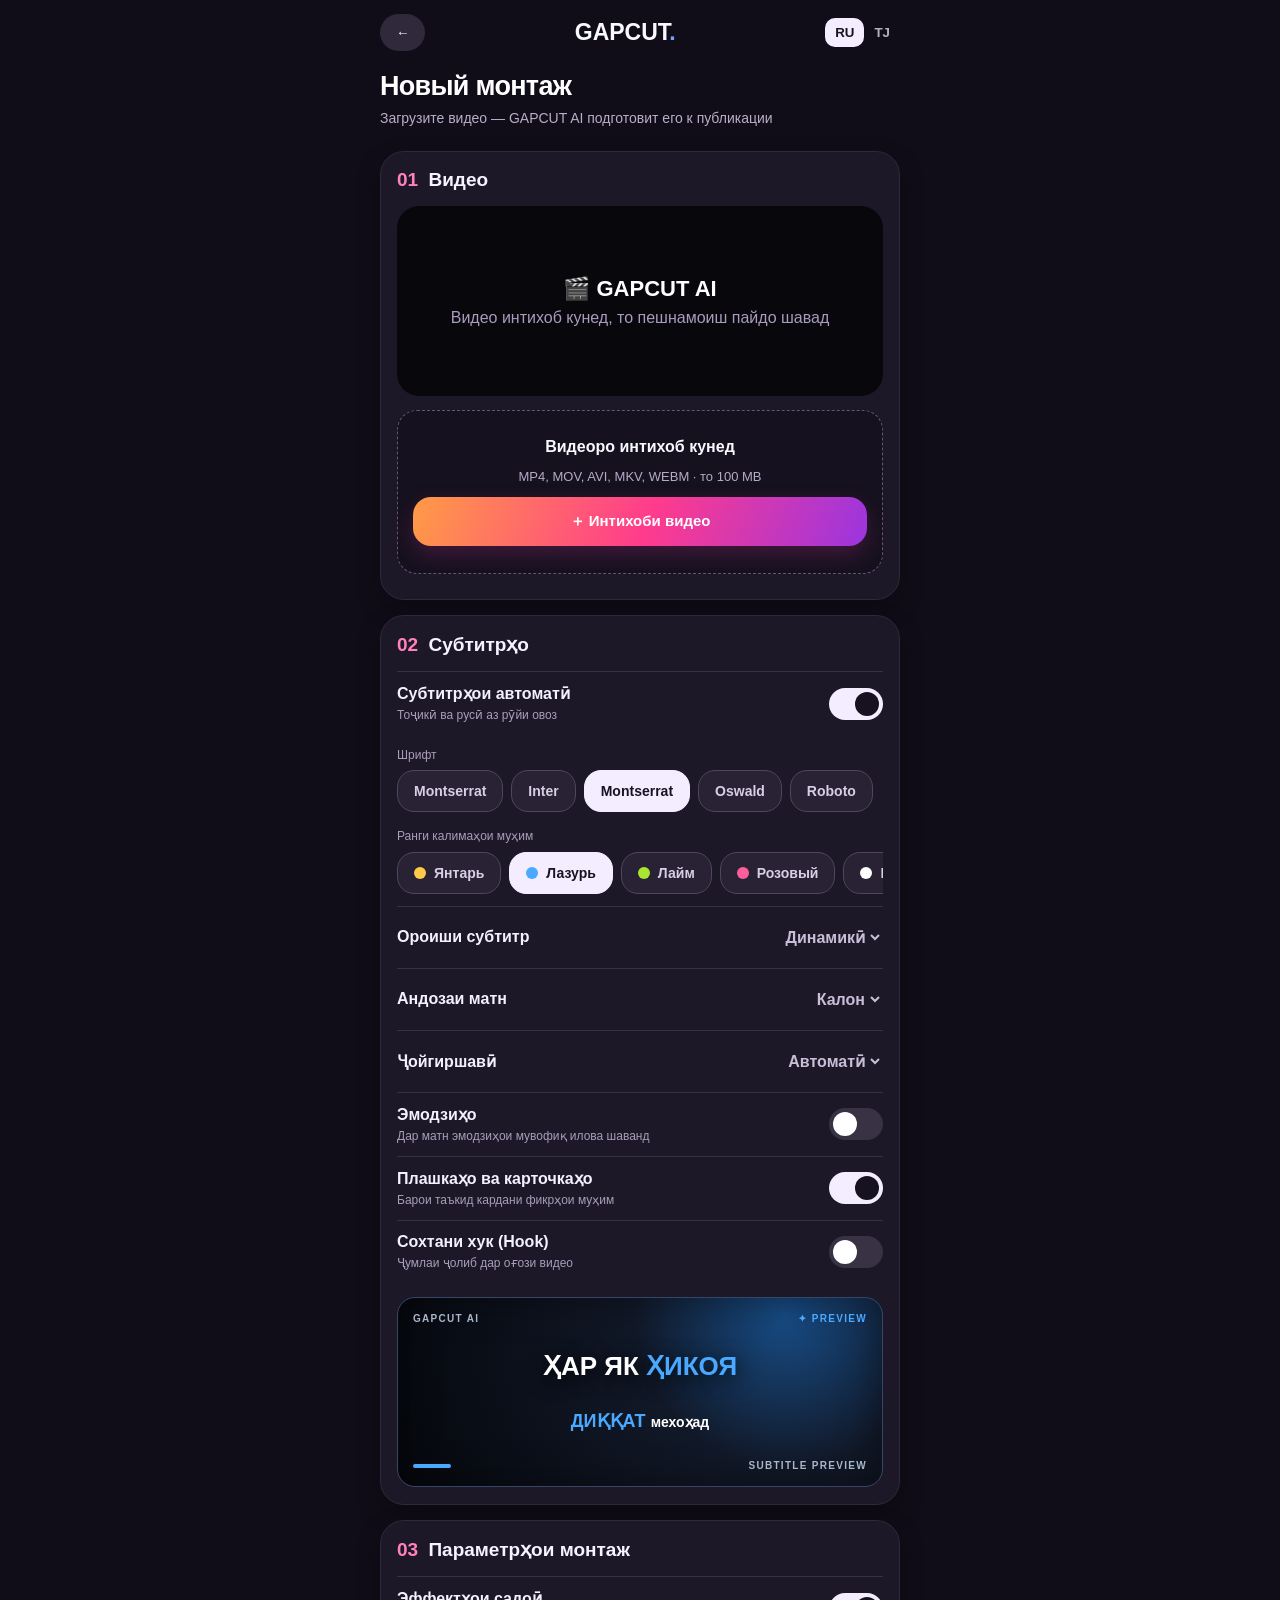
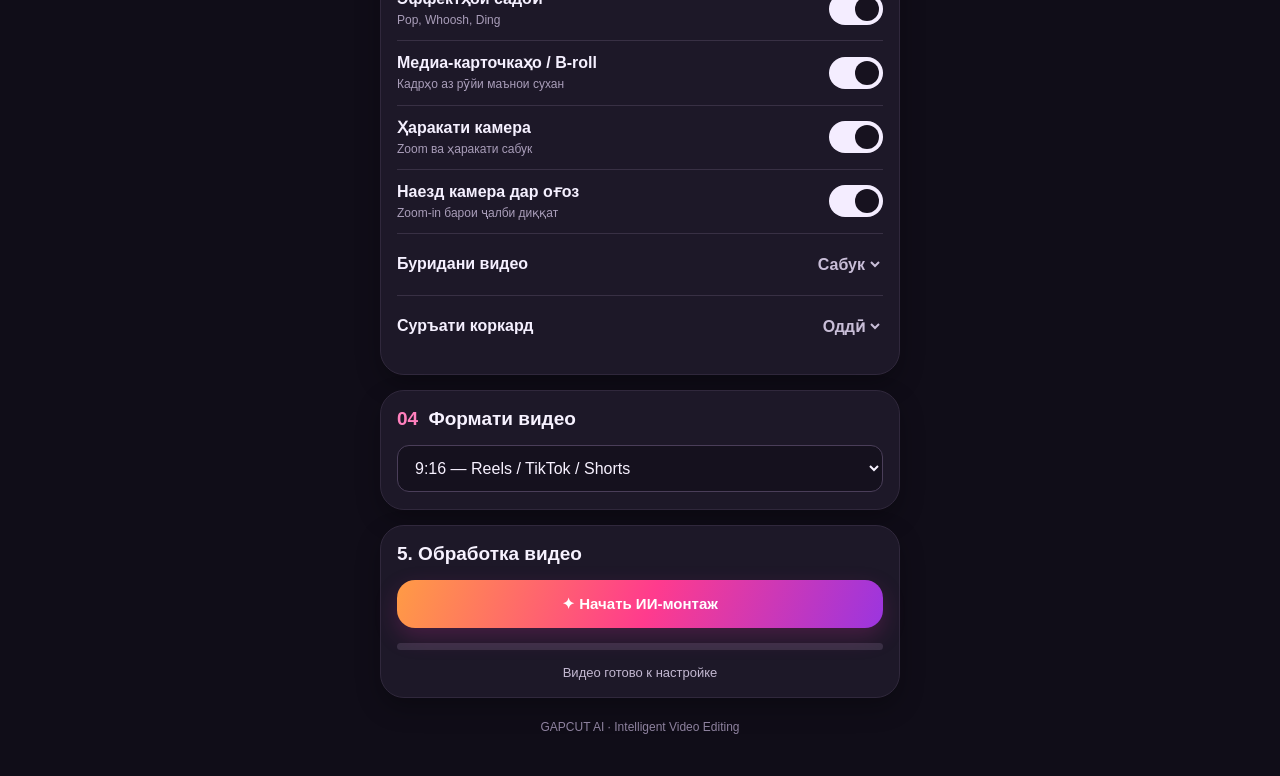
==== web/editor.html @ 5c6db3c1 "Enable mixed subtitle animations and Tajik-capable Montserrat font" ====
<!DOCTYPE html>
<html lang="ru">
<head>
<meta charset="UTF-8">
<meta name="viewport" content="width=device-width, initial-scale=1, viewport-fit=cover">
<meta name="theme-color" content="#080b14">
<title>GAPCUT AI — Editor</title>
<script src="https://telegram.org/js/telegram-web-app.js"></script>

<style>
:root {
  --bg:#fff;
  --card:#f3f3f6;
  --line:#e7e7ee;
  --tx:#14131a;
  --mu:#85829a;
  --gradient:linear-gradient(135deg,#ffa31a,#ff3d7f 50%,#8b3dff);
}
* {box-sizing:border-box}
body {
  margin:0;
  padding:calc(env(safe-area-inset-top) + 16px) 16px 40px;
  background:var(--bg);
  color:var(--tx);
  font-family:-apple-system,BlinkMacSystemFont,"Segoe UI",sans-serif;
}
main {max-width:520px;margin:auto}
header {
  display:flex;align-items:center;justify-content:space-between;
  margin-bottom:25px;
}
.logo {font-size:23px;font-weight:900}\n.lang-switch{display:flex;gap:4px;padding:4px;border-radius:14px;background:#30283b}.lang-btn{border:0;border-radius:10px;padding:7px 10px;background:transparent;color:#b9aec9;font-weight:800}.lang-btn.active{background:#f4edff;color:#191321}
.logo span {
  background:var(--gradient);
  -webkit-background-clip:text;
  color:transparent;
}
.back {
  border:0;background:var(--card);border-radius:12px;
  padding:11px 16px;color:var(--tx);font-weight:700;
}
h1 {font-size:27px;margin:10px 0 5px}
.sub {color:var(--mu);font-size:14px;margin-bottom:22px}
.card {
  background:var(--card);border-radius:20px;
  padding:17px;margin-bottom:16px;
}
.heading {font-size:16px;font-weight:800;margin-bottom:13px}
.drop {
  background:#fafafc;border:1.5px dashed #d4d1e6;
  border-radius:17px;padding:27px 15px;text-align:center;
}
.upload-icon {font-size:36px;margin-bottom:10px}
.drop p {color:var(--mu);font-size:13px}
.btn {
  border:0;border-radius:15px;padding:15px;
  background:var(--gradient);color:white;
  font-weight:800;font-size:15px;width:100%;
}
.btn:disabled {opacity:.45}
.hidden {display:none}
#videoPreview {
  width:100%;max-height:300px;
  border-radius:14px;margin-top:14px;background:#111;
}
.file-name {font-size:13px;color:var(--mu);margin-top:8px;word-break:break-all}
.chips,.styles {
  display:flex;flex-wrap:wrap;gap:9px;
}
.chip,.sty {
  border:1px solid var(--line);border-radius:12px;
  background:white;padding:11px 14px;
  font-weight:700;color:var(--tx);
}
.chip.on,.sty.on {
  background:#14131a;color:white;border-color:#14131a;
}
.sty {flex:1;min-width:105px;text-align:center}
.sty span {display:block;font-size:12px;margin-top:5px}
textarea,select {
  width:100%;padding:13px;border:1px solid var(--line);
  border-radius:12px;background:white;color:var(--tx);
  font:inherit;outline:none;
}
textarea {min-height:75px;resize:vertical}
.setting {
  display:flex;align-items:center;justify-content:space-between;
  padding:13px 0;border-bottom:1px solid var(--line);
}
.setting:last-child {border:0}
.setting small {display:block;color:var(--mu);margin-top:4px}
.sw {
  width:46px;height:26px;border-radius:30px;
  background:#d9d9e3;position:relative;border:0;
}
.sw:after {
  content:"";position:absolute;width:20px;height:20px;
  border-radius:50%;background:white;left:3px;top:3px;
  transition:.2s;
}
.sw.on {background:#14131a}
.sw.on:after {left:23px}
.progress {
  height:7px;border-radius:10px;background:#e7e7ee;
  overflow:hidden;margin:15px 0;
}
.progress i {
  display:block;width:0;height:100%;
  background:var(--gradient);transition:.3s;
}
.status {font-size:13px;color:var(--mu);text-align:center}
footer {font-size:12px;color:var(--mu);text-align:center;margin-top:22px}
.brandly-preview{min-height:235px;border-radius:17px;padding:15px;background:radial-gradient(circle at 80% 10%,#174c85 0,#111827 36%,#05070c 100%);color:#fff;display:flex;flex-direction:column;justify-content:space-between;overflow:hidden}
.brandly-top,.brandly-bottom{display:flex;justify-content:space-between;align-items:center;font-size:10px;font-weight:900;letter-spacing:1.3px;color:#aab7ca}
.brandly-top span:last-child{color:#4AA8FF}
.brandly-hook{font-size:25px;line-height:1.15;font-weight:900;max-width:290px;text-align:center;align-self:center;text-shadow:0 4px 20px #000}
.brandly-hook strong,.brandly-caption b{color:#4AA8FF}
.brandly-caption{text-align:center;font-size:18px;font-weight:800}
.brandly-caption span{font-size:14px;color:white;font-weight:600}
.brandly-bottom i{display:block;width:38px;height:4px;border-radius:8px;background:#4AA8FF}
.auto-note{font-size:13px;color:var(--mu);line-height:1.5;margin:12px 0 0}
.auto-row{display:flex;gap:11px;align-items:center;padding:11px 0}
.auto-row small{display:block;color:var(--mu);font-size:12px;margin-top:4px}
.auto-check{width:25px;height:25px;flex:none;border-radius:50%;background:#e4f2ff;color:#1676ca;display:grid;place-items:center;font-weight:900}

/* GAPCUT premium editor refresh — no processing/API logic changed */
:root{--bg:#080b14;--card:#111a2a;--line:rgba(148,163,184,.18);--tx:#f7f9ff;--mu:#9baac1;--gradient:linear-gradient(110deg,#39b7ff,#5968ff 60%,#8b5cf6)}
html,body{background:radial-gradient(100% 45% at 50% -8%,#1b2c52 0%,#080b14 70%);color:var(--tx)}
body{padding-left:16px;padding-right:16px}
.logo span{background:linear-gradient(110deg,#39b7ff,#8b9aff);-webkit-background-clip:text;background-clip:text}
.back{background:#18243a;color:#eaf2ff;border:1px solid var(--line);border-radius:13px}
h1{font-size:29px;letter-spacing:-.7px;color:#fff}.sub{color:#a9b7ce;line-height:1.5}
.card{background:linear-gradient(145deg,#141f32,#101827);border:1px solid var(--line);border-radius:22px;box-shadow:0 12px 30px #0003}
.heading{color:#f2f6ff;font-size:16px}
.drop{background:#0d1524;border:1.5px dashed #3b5275;color:#f2f6ff}
.drop p{color:#9baac1}
.btn{background:linear-gradient(110deg,#39b7ff,#5968ff 60%,#8b5cf6);box-shadow:0 10px 26px #356dff44;color:#fff}
.brandly-preview{border:1px solid #344766;box-shadow:inset 0 0 40px #0006}
.auto-note,.auto-row small,.setting small,footer{color:#9baac1}
.auto-row{color:#edf4ff}.auto-check{background:#153b5a;color:#65c9ff}
.setting{border-color:var(--line)}.sw{background:#344258}.sw.on{background:#398cff}
.sw:after{background:#fff}
select,textarea{background:#0d1524!important;border:1px solid #34445f!important;color:#f2f6ff!important}
.progress{background:#263247}.progress i{background:linear-gradient(90deg,#39b7ff,#5968ff,#a855f7)}
.status{color:#a9b7ce}


/* Final contrast and legibility safeguards */
body,main{color:#f7f9ff}
.card,.heading,.setting b,.auto-row b,.drop b{color:#f7f9ff}
.sub,.setting small,.auto-row small,.auto-note,.file-name,.status,footer{color:#b8c5d9}
select,textarea{color-scheme:dark}
select option{background:#101827;color:#f7f9ff}
button,select{font-family:inherit}
.btn{min-height:48px;font-size:15px}


/* Brandly-inspired, step-by-step editor layout */
:root{--bg:#100d18;--card:#1d1828;--line:#383044;--tx:#f5f0ff;--mu:#b8aec9;--gradient:linear-gradient(110deg,#ff9b45,#ff3b8d 52%,#9b35df)}
html,body{background:#100d18!important;color:var(--tx)!important}
body{padding:calc(env(safe-area-inset-top) + 14px) 14px 42px}
header{margin-bottom:20px}
.back{background:#30283b;color:#fff;border:0;border-radius:22px}
h1{font-size:27px;color:#fff;margin:6px 0}
.sub{color:#b9aec9}
.card{background:#1d1828!important;border:1px solid #30283c;border-radius:24px;padding:17px 16px;box-shadow:0 10px 24px #0004;margin-bottom:15px}
.heading{font-size:19px;color:#f7f2ff;margin-bottom:15px}
.drop{background:#15111e;border:1.5px dashed #655477;color:#fff;border-radius:20px}
.drop p{color:#b7abc8}
.btn{background:var(--gradient);border-radius:18px;box-shadow:0 9px 22px #b62d8b44;color:#fff}
.preview-stage{position:relative;background:#08070c;border-radius:22px;overflow:hidden;min-height:190px;display:grid;place-items:center;margin:10px 0 14px}
.preview-stage video{width:100%;max-height:310px;object-fit:contain}
.preview-placeholder{text-align:center;padding:32px 15px;color:#a99bbd}
.preview-placeholder strong{display:block;font-size:22px;color:#fff;margin-bottom:7px}
.control-row{display:flex;align-items:center;justify-content:space-between;gap:12px;min-height:62px;border-top:1px solid #383044;padding:12px 0}
.control-row:first-of-type{border-top:0}
.control-label{font-size:16px;font-weight:750;color:#f5f0ff}
.control-sub{font-size:12px;color:#a99db9;margin-top:4px;line-height:1.35}
.switch{width:54px;height:32px;flex:none;border:0;border-radius:30px;background:#393244;position:relative}
.switch:after{content:"";position:absolute;width:24px;height:24px;left:4px;top:4px;background:#fff;border-radius:50%;transition:.18s}
.switch.on{background:#f4edff}.switch.on:after{left:26px;background:#17121f}
.choice-strip{display:flex;gap:8px;overflow-x:auto;padding:7px 0 12px;scrollbar-width:none}
.choice-strip::-webkit-scrollbar{display:none}
.choice{flex:none;border:1px solid #50445f;border-radius:17px;background:#292235;color:#d8cfe5;padding:12px 16px;font-size:14px;font-weight:750;white-space:nowrap}
.choice.active{background:#f4edff;color:#191321;border-color:#f4edff}
.color-choice{display:flex;align-items:center;gap:8px}
.dot{width:12px;height:12px;border-radius:50%;display:inline-block}
.value-select{border:0!important;background:transparent!important;color:#c9bed8!important;text-align:right;max-width:155px;padding:8px 2px!important;font-weight:700}
.value-select option{background:#1d1828;color:#fff}
.info-note{font-size:12px;color:#a99db9;line-height:1.45;margin-top:8px}
.section-number{color:#ff80bd;margin-right:5px}
.brandly-preview{min-height:190px;border-radius:18px}
.brandly-hook{font-size:26px}
.setting{padding:12px 0;border-color:#383044}
.setting b{color:#f6f0ff}.setting small{color:#b5a9c6}
.auto-row{color:#f6f0ff}.auto-row small{color:#b5a9c6}
.auto-check{background:#263c56;color:#67bdff}
select,textarea{background:#15111e!important;border:1px solid #4a3e59!important;color:#f7f1ff!important}
.progress{background:#383044}.status{color:#c3b8d1}
footer{color:#8e829f}
@media(min-width:520px){main{max-width:520px}}

</style>

</head>

<body>
<main>

<header>
  <button class="back" onclick="history.back()">←</button>
  <div class="logo">GAPCUT<span>.</span></div>
  <div class="lang-switch"><button type="button" class="lang-btn active" data-lang="ru">RU</button><button type="button" class="lang-btn" data-lang="tg">TJ</button></div>
</header>

<h1>Новый монтаж</h1>
<div class="sub">Загрузите видео — GAPCUT AI подготовит его к публикации</div>

<section class="card">
  <div class="heading"><span class="section-number">01</span> Видео</div>
  <div class="preview-stage" id="previewStage">
    <div class="preview-placeholder" id="previewPlaceholder"><strong>🎬 GAPCUT AI</strong>Видео интихоб кунед, то пешнамоиш пайдо шавад</div>
    <video id="videoPreview" controls class="hidden"></video>
  </div>
  <div class="drop" id="drop">
    <b>Видеоро интихоб кунед</b>
    <p>MP4, MOV, AVI, MKV, WEBM · то 100 MB</p>
    <button class="btn" id="choose">＋ Интихоби видео</button>
    <input type="file" id="file" accept="video/*,.avi,.flv,.wmv,.3gp,.3g2,.mpeg,.mpg,.ts,.mts,.m2ts,.vob,.ogv,.mxf,.asf,.f4v" hidden>
  </div>
  <div class="file-name" id="fileName"></div>
</section>

<section class="card">
  <div class="heading"><span class="section-number">02</span> Субтитрҳо</div>
  <div class="control-row"><div><div class="control-label">Субтитрҳои автоматӣ</div><div class="control-sub">Тоҷикӣ ва русӣ аз рӯйи овоз</div></div><button class="switch on" data-setting="captions" aria-label="Субтитрҳо"></button></div>
  <div class="control-sub" style="margin-top:12px">Шрифт</div>
  <div class="choice-strip" id="fontChoices">
    <button class="choice" data-font="Montserrat">Montserrat</button><button class="choice" data-font="Inter">Inter</button><button class="choice active" data-font="Montserrat">Montserrat</button><button class="choice" data-font="Oswald">Oswald</button><button class="choice" data-font="Roboto">Roboto</button>
  </div>
  <div class="control-sub">Ранги калимаҳои муҳим</div>
  <div class="choice-strip" id="colorChoices">
    <button class="choice color-choice" data-color="FFC94A"><i class="dot" style="background:#ffc94a"></i> Янтарь</button>
    <button class="choice color-choice active" data-color="4AA8FF"><i class="dot" style="background:#4aa8ff"></i> Лазурь</button>
    <button class="choice color-choice" data-color="A8E632"><i class="dot" style="background:#a8e632"></i> Лайм</button>
    <button class="choice color-choice" data-color="FF5E9C"><i class="dot" style="background:#ff5e9c"></i> Розовый</button>
    <button class="choice color-choice" data-color="FFFFFF"><i class="dot" style="background:#fff"></i> Белый</button>
  </div>
  <div class="control-row"><div class="control-label">Ороиши субтитр</div><select class="value-select" id="captionStyle"><option value="brandly">Динамикӣ</option><option value="viral">Viral</option><option value="classic">Классикӣ</option><option value="cinema">Cinema</option><option value="podcast">Podcast</option><option value="karaoke">Karaoke</option><option value="minimal">Minimal</option></select></div>
  <div class="control-row"><div class="control-label">Андозаи матн</div><select class="value-select" id="captionSize"><option value="s">Хурд</option><option value="m">Миёна</option><option value="l" selected>Калон</option></select></div>
  <div class="control-row"><div class="control-label">Ҷойгиршавӣ</div><select class="value-select" id="captionPosition"><option value="auto">Автоматӣ</option><option value="center">Марказ</option><option value="top">Боло</option></select></div>
  <div class="control-row"><div><div class="control-label">Эмодзиҳо</div><div class="control-sub">Дар матн эмодзиҳои мувофиқ илова шаванд</div></div><button class="switch" data-setting="emojis"></button></div>
  <div class="control-row"><div><div class="control-label">Плашкаҳо ва карточкаҳо</div><div class="control-sub">Барои таъкид кардани фикрҳои муҳим</div></div><button class="switch on" data-setting="cards"></button></div>
  <div class="control-row"><div><div class="control-label">Сохтани хук (Hook)</div><div class="control-sub">Ҷумлаи ҷолиб дар оғози видео</div></div><button class="switch" data-setting="hook"></button></div>
  <div class="brandly-preview" style="margin-top:14px"><div class="brandly-top"><span>GAPCUT AI</span><span>✦ PREVIEW</span></div><div class="brandly-hook">ҲАР ЯК <strong>ҲИКОЯ</strong></div><div class="brandly-caption"><b>ДИҚҚАТ</b> <span>мехоҳад</span></div><div class="brandly-bottom"><i></i><span>SUBTITLE PREVIEW</span></div></div>
</section>

<section class="card">
  <div class="heading"><span class="section-number">03</span> Параметрҳои монтаж</div>
  <div class="control-row"><div><div class="control-label">Эффектҳои садоӣ</div><div class="control-sub">Pop, Whoosh, Ding</div></div><button class="switch on" data-setting="textSounds"></button></div>
  <div class="control-row"><div><div class="control-label">Медиа-карточкаҳо / B-roll</div><div class="control-sub">Кадрҳо аз рӯйи маънои сухан</div></div><button class="switch on" data-setting="images"></button></div>
  <div class="control-row"><div><div class="control-label">Ҳаракати камера</div><div class="control-sub">Zoom ва ҳаракати сабук</div></div><button class="switch on" data-setting="camera"></button></div>
  <div class="control-row"><div><div class="control-label">Наезд камера дар оғоз</div><div class="control-sub">Zoom-in барои ҷалби диққат</div></div><button class="switch on" data-setting="introZoom"></button></div>
  <div class="control-row"><div class="control-label">Буридани видео</div><select class="value-select" id="cutMode"><option value="light">Сабук</option><option value="normal">Мӯътадил</option><option value="tight">Динамикӣ</option><option value="off">Бе буридан</option></select></div>
  <div class="control-row"><div class="control-label">Суръати коркард</div><select class="value-select" id="quality"><option value="fast">Оддӣ</option><option value="best">Сифати баланд</option></select></div>
</section>

<section class="card">
  <div class="heading"><span class="section-number">04</span> Формати видео</div>
  <select id="format"><option value="9:16">9:16 — Reels / TikTok / Shorts</option><option value="16:9">16:9 — YouTube</option><option value="1:1">1:1 — Instagram</option></select>
</section>

<section class="card">
  <div class="heading">5. Обработка видео</div>
  <button class="btn" id="start">✦ Начать ИИ-монтаж</button>
  <div class="progress"><i id="bar"></i></div>
  <div class="status" id="status">Видео готово к настройке</div>
  <button class="btn hidden" id="downloadBtn" style="margin-top:14px">⬇️ Скачать видео</button>
</section>

<footer>GAPCUT AI · Intelligent Video Editing</footer>

</main>

<script>
const tg=window.Telegram?.WebApp;
if(tg){tg.ready();tg.expand();}
const API="https://gapcut-ai.onrender.com";

const UI_TEXT={
  "Новый монтаж":"Монтажи нав",
  "Загрузите видео — GAPCUT AI подготовит его к публикации":"Видео бор кунед — GAPCUT AI онро барои нашр омода мекунад",
  "Видео":"Видео",
  "Видео интихоб кунед, то пешнамоиш пайдо шавад":"Барои дидани пешнамоиш видео интихоб кунед",
  "Видеоро интихоб кунед":"Интихоби видео",
  "то 100 MB":"то 100 MB",
  "＋ Интихоби видео":"＋ Интихоби видео",
  "Субтитрҳо":"Субтитрҳо",
  "Субтитрҳои автоматӣ":"Субтитрҳои худкор",
  "Тоҷикӣ ва русӣ аз рӯйи овоз":"Тоҷикӣ ва русӣ аз рӯйи овоз",
  "Шрифт":"Шрифт",
  "Ранги калимаҳои муҳим":"Ранги калимаҳои муҳим",
  "Янтарь":"Қаҳрабо",
  "Лазурь":"Осмонӣ",
  "Лайм":"Лайм",
  "Розовый":"Гулобӣ",
  "Белый":"Сафед",
  "Ороиши субтитр":"Услуби субтитр",
  "Динамикӣ":"Динамикӣ",
  "Классикӣ":"Классикӣ",
  "Андозаи матн":"Андозаи матн",
  "Хурд":"Хурд",
  "Миёна":"Миёна",
  "Калон":"Калон",
  "Ҷойгиршавӣ":"Ҷойгиршавӣ",
  "Автоматӣ":"Худкор",
  "Марказ":"Марказ",
  "Боло":"Боло",
  "Эмодзиҳо":"Эмодзиҳо",
  "Дар матн эмодзиҳои мувофиқ илова шаванд":"Ба матн эмодзиҳои мувофиқ илова шаванд",
  "Плашкаҳо ва карточкаҳо":"Плашкаҳо ва кортҳо",
  "Барои таъкид кардани фикрҳои муҳим":"Барои таъкид кардани фикрҳои муҳим",
  "Сохтани хук (Hook)":"Сохтани Hook",
  "Ҷумлаи ҷолиб дар оғози видео":"Ҷумлаи ҷолиб дар оғози видео",
  "Параметрҳои монтаж":"Танзимоти монтаж",
  "Эффектҳои садоӣ":"Эффектҳои садоӣ",
  "Медиа-карточкаҳо / B-roll":"Кортҳои медиавӣ / B-roll",
  "Кадрҳо аз рӯйи маънои сухан":"Кадрҳо мувофиқи маънои сухан",
  "Ҳаракати камера":"Ҳаракати камера",
  "Zoom ва ҳаракати сабук":"Zoom ва ҳаракати нарм",
  "Наезд камера дар оғоз":"Наздикшавии камера дар оғоз",
  "Zoom-in барои ҷалби диққат":"Zoom-in барои ҷалби диққат",
  "Буридани видео":"Буридани видео",
  "Сабук":"Сабук",
  "Мӯътадил":"Мӯътадил",
  "Бе буридан":"Бе буридан",
  "Суръати коркард":"Суръати коркард",
  "Оддӣ":"Оддӣ",
  "Сифати баланд":"Сифати баланд",
  "Формати видео":"Формати видео",
  "5. Обработка видео":"5. Коркарди видео",
  "✦ Начать ИИ-монтаж":"✦ Оғози монтажи AI",
  "Видео готово к настройке":"Видео барои танзим омода аст",
  "⬇️ Скачать видео":"⬇️ Боргирии видео"
};
const UI_RU={
  "Монтажи нав":"Новый монтаж","Видео бор кунед — GAPCUT AI онро барои нашр омода мекунад":"Загрузите видео — GAPCUT AI подготовит его к публикации",
  "Видео":"Видео","Барои дидани пешнамоиш видео интихоб кунед":"Выберите видео для предпросмотра","Интихоби видео":"Выбрать видео","то 100 MB":"до 100 MB",
  "＋ Интихоби видео":"＋ Выбрать видео","Субтитрҳо":"Субтитры","Субтитрҳои худкор":"Автоматические субтитры","Тоҷикӣ ва русӣ аз рӯйи овоз":"Таджикский и русский по речи",
  "Шрифт":"Шрифт","Ранги калимаҳои муҳим":"Цвет ключевых слов","Қаҳрабо":"Янтарный","Осмонӣ":"Лазурный","Лайм":"Лайм","Гулобӣ":"Розовый","Сафед":"Белый",
  "Услуби субтитр":"Стиль субтитров","Динамикӣ":"Динамичный","Классикӣ":"Классический","Андозаи матн":"Размер текста","Хурд":"Маленький","Миёна":"Средний","Калон":"Большой",
  "Ҷойгиршавӣ":"Расположение","Худкор":"Авто","Марказ":"По центру","Боло":"Сверху","Эмодзиҳо":"Эмодзи","Ба матн эмодзиҳои мувофиқ илова шаванд":"Добавлять подходящие эмодзи в текст",
  "Плашкаҳо ва кортҳо":"Плашки и карточки","Барои таъкид кардани фикрҳои муҳим":"Для выделения важных мыслей","Сохтани Hook":"Создать хук (Hook)","Ҷумлаи ҷолиб дар оғози видео":"Цепляющая фраза в начале видео",
  "Танзимоти монтаж":"Параметры монтажа","Эффектҳои садоӣ":"Звуковые эффекты","Кортҳои медиавӣ / B-roll":"Медиа-карточки / B-roll","Кадрҳо мувофиқи маънои сухан":"Кадры по смыслу речи",
  "Ҳаракати камера":"Движение камеры","Zoom ва ҳаракати нарм":"Zoom и плавное движение","Наздикшавии камера дар оғоз":"Наезд камеры в начале","Zoom-in барои ҷалби диққат":"Zoom-in для привлечения внимания",
  "Буридани видео":"Нарезка видео","Сабук":"Лёгкая","Мӯътадил":"Обычная","Динамикӣ":"Динамичная","Бе буридан":"Без нарезки",
  "Суръати коркард":"Скорость обработки","Оддӣ":"Обычная","Сифати баланд":"Высокое качество","Формати видео":"Формат видео","5. Коркарди видео":"5. Обработка видео",
  "✦ Оғози монтажи AI":"✦ Начать ИИ-монтаж","Видео барои танзим омода аст":"Видео готово к настройке","⬇️ Боргирии видео":"⬇️ Скачать видео"
};
function applyLanguage(lang){
  UI_LANG=lang==="tg"?"tg":"ru";
  document.documentElement.lang=UI_LANG;
  document.querySelectorAll(".lang-btn").forEach(b=>b.classList.toggle("active",b.dataset.lang===UI_LANG));
  const reverse=Object.fromEntries(Object.entries(UI_TEXT).map(([ru,tg])=>[tg,ru]));
  const map=UI_LANG==="tg"?UI_TEXT:{...reverse,...UI_RU};
  const walker=document.createTreeWalker(document.querySelector("main"),NodeFilter.SHOW_TEXT);
  const nodes=[];while(walker.nextNode())nodes.push(walker.currentNode);
  nodes.forEach(n=>{const key=n.nodeValue.trim();if(map[key])n.nodeValue=n.nodeValue.replace(key,map[key]);});
  document.querySelectorAll("select option").forEach(o=>{const key=o.textContent.trim();if(map[key])o.textContent=map[key];});
  try{localStorage.setItem("gapcut_editor_lang",UI_LANG)}catch(e){}
}
document.querySelectorAll(".lang-btn").forEach(b=>b.addEventListener("click",()=>applyLanguage(b.dataset.lang)));
let savedLang="ru";try{savedLang=localStorage.getItem("gapcut_editor_lang")||"ru"}catch(e){}
applyLanguage(savedLang);

const $=id=>document.getElementById(id);
let selectedFile=null;
let completedJobId=null;
let transcriptLines=[];
let settings={
  style:"brandly", language:"tg_ru", pauses:true, fillers:true,
  captions:true, images:true, format:"9:16", textSounds:true, font:"Montserrat", emojis:false, cards:true, hook:false, camera:true, introZoom:true, accent:"4AA8FF",
  cutMode:"light", captionSize:"l", captionPosition:"center", captionAccent:"#4AA8FF"
};
let busy=false;\nlet UI_LANG="ru";

function setStatus(message,progress){
  $("status").textContent=message;
  if(progress!==undefined) $("bar").style.width=Math.max(0,Math.min(100,progress))+"%";
}
function getInitData(){
  return tg && typeof tg.initData==="string" ? tg.initData : "";
}
function getError(data,fallback){
  if(data && data.detail) return typeof data.detail==="string" ? data.detail : JSON.stringify(data.detail);
  return fallback;
}
async function apiFetch(path,options={}){
  const response=await fetch(API+path,options);
  if(!response.ok){
    let data={};
    try{data=await response.json()}catch(e){}
    throw new Error(getError(data,"Ошибка сервера ("+response.status+")"));
  }
  return response;
}
async function waitForJob(jobId,onUpdate){
  const started=Date.now();
  // Polling is only for displaying progress. The server-side job keeps running
  // if Telegram or this Mini App is closed after the upload is accepted.
  while(Date.now()-started<30*60*1000){
    const response=await apiFetch("/api/jobs/"+encodeURIComponent(jobId),{
      headers:{"X-Init-Data":getInitData()}
    });
    const job=await response.json();
    onUpdate(job);
    if(job.status==="error") throw new Error(job.error||"Не удалось обработать видео.");
    if(job.status==="done") return job;
    await new Promise(resolve=>setTimeout(resolve,3000));
  }
  throw new Error("Видео ҳоло коркард шуда истодааст. Аз Telegram ба «Мои ролики» дароед — сервер монтажро идома медиҳад.");
}
async function downloadJob(jobId){
  const response=await apiFetch("/api/jobs/"+encodeURIComponent(jobId)+"/download",{
    headers:{"X-Init-Data":getInitData()}
  });
  const blob=await response.blob();
  const url=URL.createObjectURL(blob);
  const a=document.createElement("a");
  a.href=url;a.download="GAPCUT_AI.mp4";
  document.body.appendChild(a);a.click();a.remove();
  setTimeout(()=>URL.revokeObjectURL(url),60000);
}
$("choose").onclick=()=>$("file").click();
$("file").onchange=e=>{
  const f=e.target.files[0];if(!f)return;
  // MIME types vary by device/container; the server validates the actual video stream.
  if(f.size>100*1024*1024){alert("Максимальный размер видео — 100 MB");return;}
  selectedFile=f;
  $("videoPreview").src=URL.createObjectURL(f);
  $("videoPreview").classList.remove("hidden");\n  $("previewPlaceholder").classList.add("hidden");
  $("fileName").textContent=f.name;
  setStatus("Видео выбрано. Можно начинать монтаж.",0);
};

document.querySelectorAll(".switch").forEach(b=>b.onclick=()=>{
  b.classList.toggle("on");
  settings[b.dataset.setting]=b.classList.contains("on");
});
$("format").onchange=e=>settings.format=e.target.value;\n$("captionStyle").onchange=e=>settings.style=e.target.value;\n$("captionSize").onchange=e=>settings.captionSize=e.target.value;\n$("captionPosition").onchange=e=>settings.captionPosition=e.target.value;\ndocument.querySelectorAll("[data-font]").forEach(b=>b.onclick=()=>{document.querySelectorAll("[data-font]").forEach(x=>x.classList.toggle("active",x===b));settings.font=b.dataset.font;});\ndocument.querySelectorAll("[data-color]").forEach(b=>b.onclick=()=>{document.querySelectorAll("[data-color]").forEach(x=>x.classList.toggle("active",x===b));settings.accent=b.dataset.color;});
$("cutMode").onchange=e=>settings.cutMode=e.target.value;

$("start").onclick=async()=>{
  if(busy)return;
  if(!selectedFile){
    setStatus("Сначала нажмите «Выбрать видео» и загрузите ролик.",0);
    return;
  }
  const initData=getInitData();
  if(!initData){
    setStatus("Откройте GAPCUT AI через Telegram-бота, затем снова запустите Mini App.",0);
    return;
  }
  busy=true;$("start").disabled=true;
  setStatus("Подготавливаем отправку видео на сервер…",2);
  try{
    const renderSettings={
      style:settings.style||"brandly",
      video_format:settings.format,
      subtitles:settings.captions?"1":"0",
      emojis:settings.emojis?"1":"0",
      cards:settings.cards?"1":"0",
      hook:settings.hook?"1":"0",
      broll:settings.images?"auto":"off",
      cut:settings.cutMode||"light",
      size:settings.captionSize||"l",
      position:settings.captionPosition||"auto",
      accent:settings.accent||"4AA8FF",
      sfx:settings.textSounds?"1":"0",
      sound:settings.textSounds?"normal":"off",
      camera:settings.camera?"dynamic":"off",
      grade:"cinematic",
      music:"off",
      music_level:"low",
      music_sync:"1",
      zoom:settings.introZoom?"1":"0",
      fx:"1",
      anim:settings.captions?"mix":"",
      anim_out:settings.captions?"auto":"",
      trans:"auto",
      font:settings.font||"Montserrat",
      fontmix:"1"
    };
    const upload=new FormData();
    upload.append("file",selectedFile,selectedFile.name);
    upload.append("language",settings.language);
    upload.append("quality",$("quality").value);
    upload.append("render_settings",JSON.stringify(renderSettings));
    upload.append("init_data",initData);

    setStatus("Видео бор шуда истодааст…",5);
    const created=await apiFetch("/api/jobs",{method:"POST",body:upload});
    const first=await created.json();
    const jobId=first.job_id;
    if(!jobId)throw new Error("Сервер рақами вазифаро барнагардонд.");

    setStatus("ИИ монтажро оғоз кард…",10);
    const finished=await waitForJob(jobId,job=>{
      const p=job.progress||0;
      if(job.status==="transcribed"||job.status==="rendering"){
        setStatus("Монтажи ИИ · "+p+"%",Math.max(15,Math.min(95,15+p*.8)));
      }else{
        setStatus("ИИ кор карда истодааст · "+p+"%",Math.max(5,Math.min(90,p)));
      }
    });
    transcriptLines=Array.isArray(finished.lines)?finished.lines:[];
    /* Subtitles are generated automatically; no manual language or font selection. */
    completedJobId=jobId;
    $("downloadBtn").classList.remove("hidden");
    setStatus("Видео тайёр шуд! Онро дар Telegram санҷед.",100);
  }catch(error){
    console.error("GAPCUT AI processing error:",error);
    setStatus("Ошибка: "+(error.message||"Неизвестная ошибка"),0);
    alert("Не удалось смонтировать видео.\n\n"+(error.message||"Проверьте соединение и попробуйте ещё раз."));
  }finally{
    busy=false;$("start").disabled=false;
  }
};
$("downloadBtn").onclick=async()=>{
  if(!completedJobId)return;
  $("downloadBtn").disabled=true;
  try{await downloadJob(completedJobId);setStatus("Загрузка видео началась.",100);}
  catch(error){alert("Не удалось скачать видео: "+(error.message||"Ошибка"));}
  finally{$("downloadBtn").disabled=false;}
};
</script>
</body>
</html>
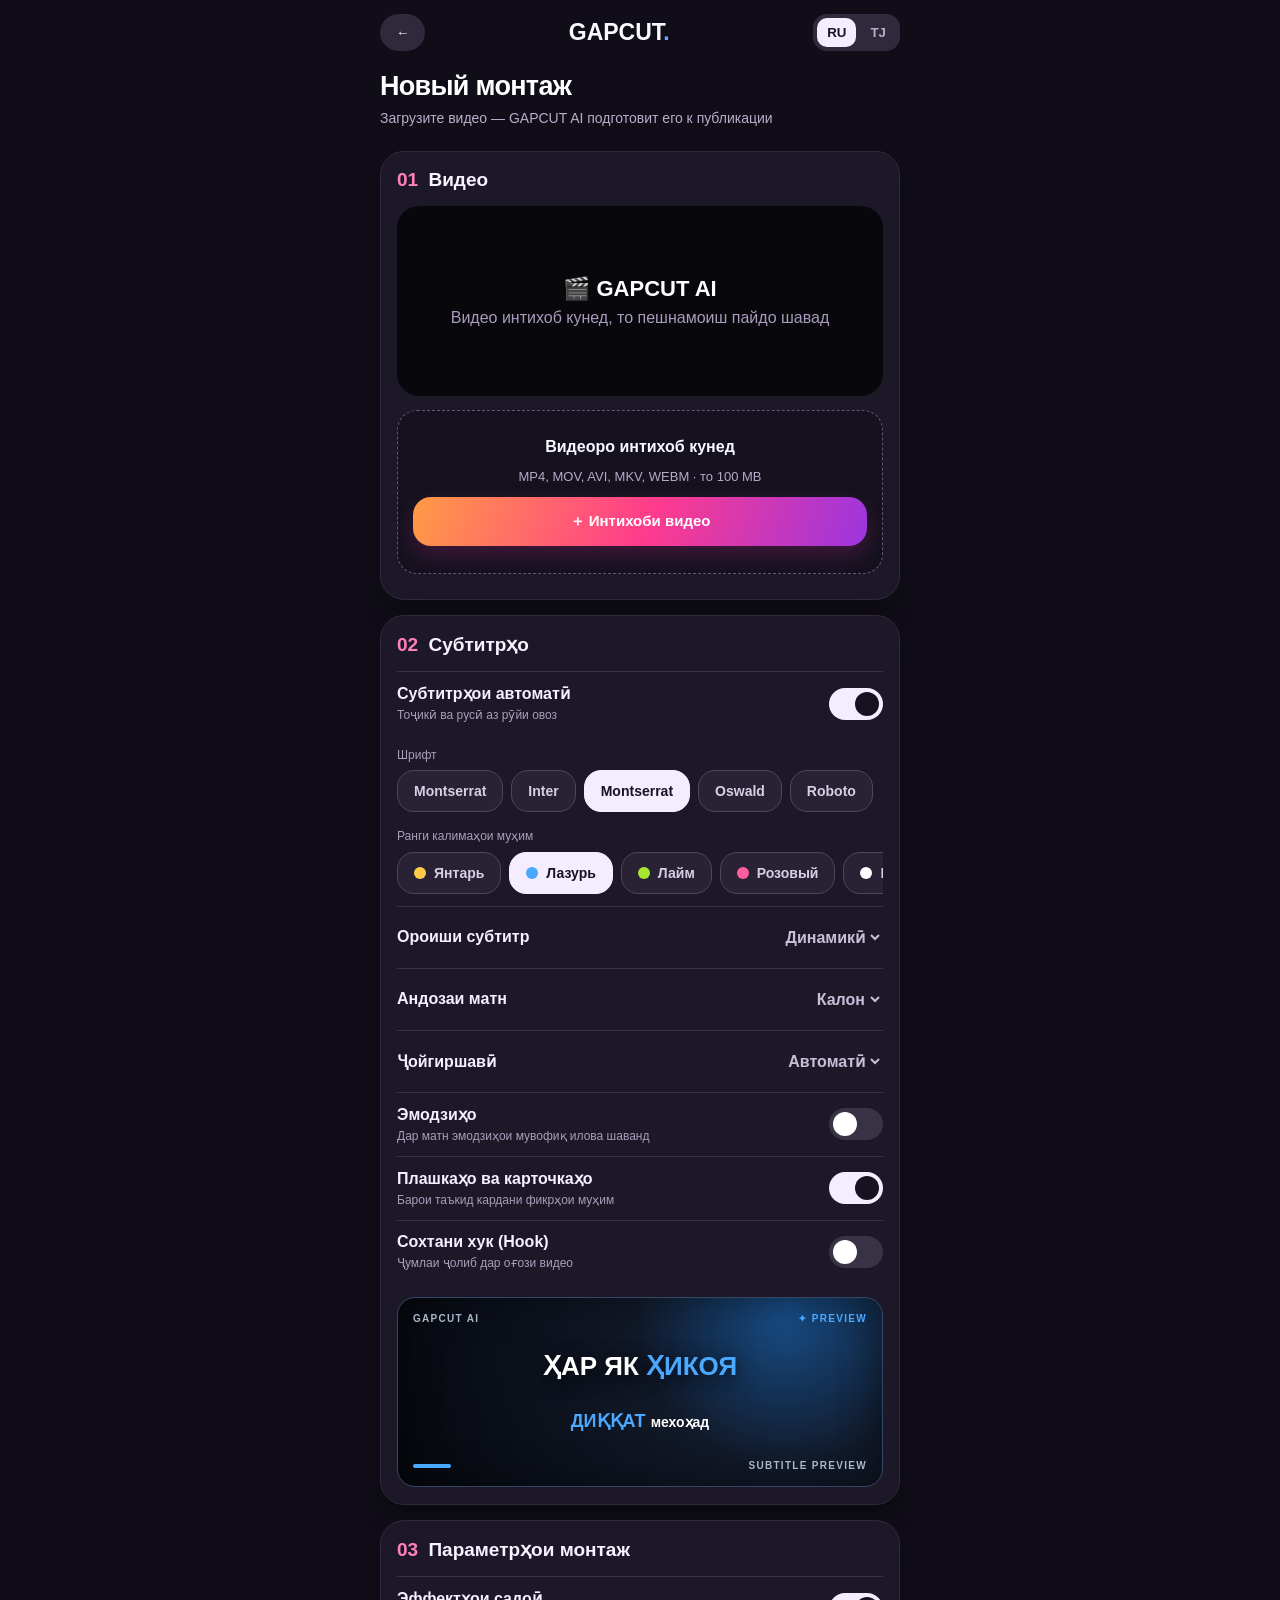
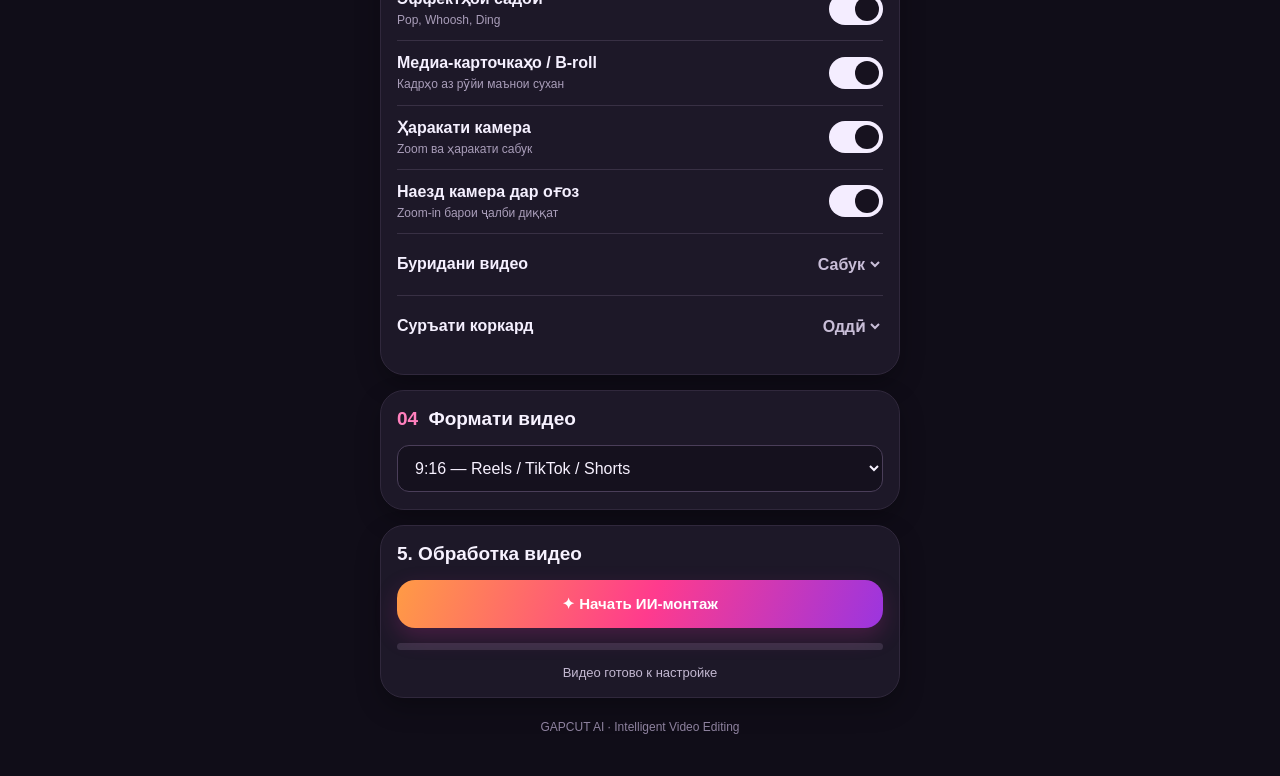
==== commit 752da06c: "Fix editor JavaScript syntax so controls work" ====
--- a/web/editor.html
+++ b/web/editor.html
@@ -30,7 +30,8 @@
   display:flex;align-items:center;justify-content:space-between;
   margin-bottom:25px;
 }
-.logo {font-size:23px;font-weight:900}\n.lang-switch{display:flex;gap:4px;padding:4px;border-radius:14px;background:#30283b}.lang-btn{border:0;border-radius:10px;padding:7px 10px;background:transparent;color:#b9aec9;font-weight:800}.lang-btn.active{background:#f4edff;color:#191321}
+.logo {font-size:23px;font-weight:900}
+.lang-switch{display:flex;gap:4px;padding:4px;border-radius:14px;background:#30283b}.lang-btn{border:0;border-radius:10px;padding:7px 10px;background:transparent;color:#b9aec9;font-weight:800}.lang-btn.active{background:#f4edff;color:#191321}
 .logo span {
   background:var(--gradient);
   -webkit-background-clip:text;
@@ -383,7 +384,8 @@
   captions:true, images:true, format:"9:16", textSounds:true, font:"Montserrat", emojis:false, cards:true, hook:false, camera:true, introZoom:true, accent:"4AA8FF",
   cutMode:"light", captionSize:"l", captionPosition:"center", captionAccent:"#4AA8FF"
 };
-let busy=false;\nlet UI_LANG="ru";
+let busy=false;
+let UI_LANG="ru";
 
 function setStatus(message,progress){
   $("status").textContent=message;
@@ -439,7 +441,8 @@
   if(f.size>100*1024*1024){alert("Максимальный размер видео — 100 MB");return;}
   selectedFile=f;
   $("videoPreview").src=URL.createObjectURL(f);
-  $("videoPreview").classList.remove("hidden");\n  $("previewPlaceholder").classList.add("hidden");
+  $("videoPreview").classList.remove("hidden");
+  $("previewPlaceholder").classList.add("hidden");
   $("fileName").textContent=f.name;
   setStatus("Видео выбрано. Можно начинать монтаж.",0);
 };
@@ -448,7 +451,12 @@
   b.classList.toggle("on");
   settings[b.dataset.setting]=b.classList.contains("on");
 });
-$("format").onchange=e=>settings.format=e.target.value;\n$("captionStyle").onchange=e=>settings.style=e.target.value;\n$("captionSize").onchange=e=>settings.captionSize=e.target.value;\n$("captionPosition").onchange=e=>settings.captionPosition=e.target.value;\ndocument.querySelectorAll("[data-font]").forEach(b=>b.onclick=()=>{document.querySelectorAll("[data-font]").forEach(x=>x.classList.toggle("active",x===b));settings.font=b.dataset.font;});\ndocument.querySelectorAll("[data-color]").forEach(b=>b.onclick=()=>{document.querySelectorAll("[data-color]").forEach(x=>x.classList.toggle("active",x===b));settings.accent=b.dataset.color;});
+$("format").onchange=e=>settings.format=e.target.value;
+$("captionStyle").onchange=e=>settings.style=e.target.value;
+$("captionSize").onchange=e=>settings.captionSize=e.target.value;
+$("captionPosition").onchange=e=>settings.captionPosition=e.target.value;
+document.querySelectorAll("[data-font]").forEach(b=>b.onclick=()=>{document.querySelectorAll("[data-font]").forEach(x=>x.classList.toggle("active",x===b));settings.font=b.dataset.font;});
+document.querySelectorAll("[data-color]").forEach(b=>b.onclick=()=>{document.querySelectorAll("[data-color]").forEach(x=>x.classList.toggle("active",x===b));settings.accent=b.dataset.color;});
 $("cutMode").onchange=e=>settings.cutMode=e.target.value;
 
 $("start").onclick=async()=>{
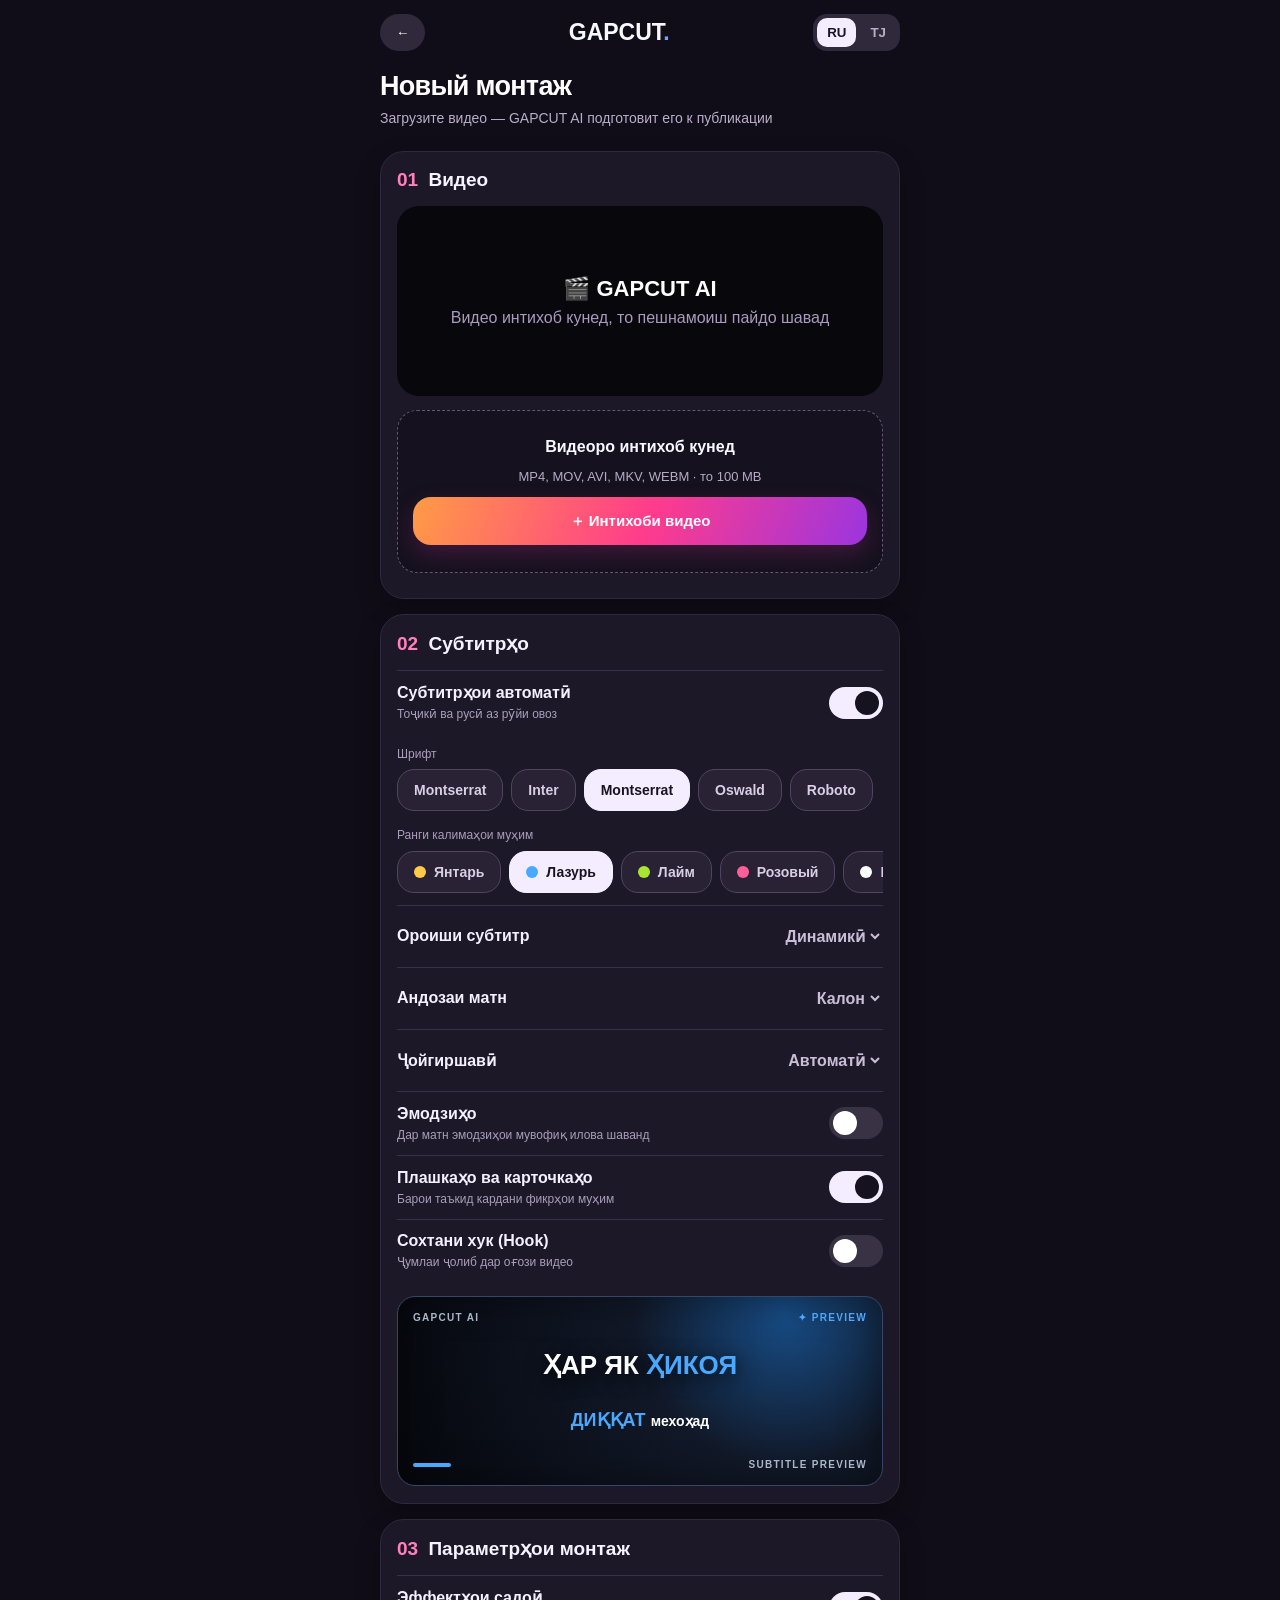
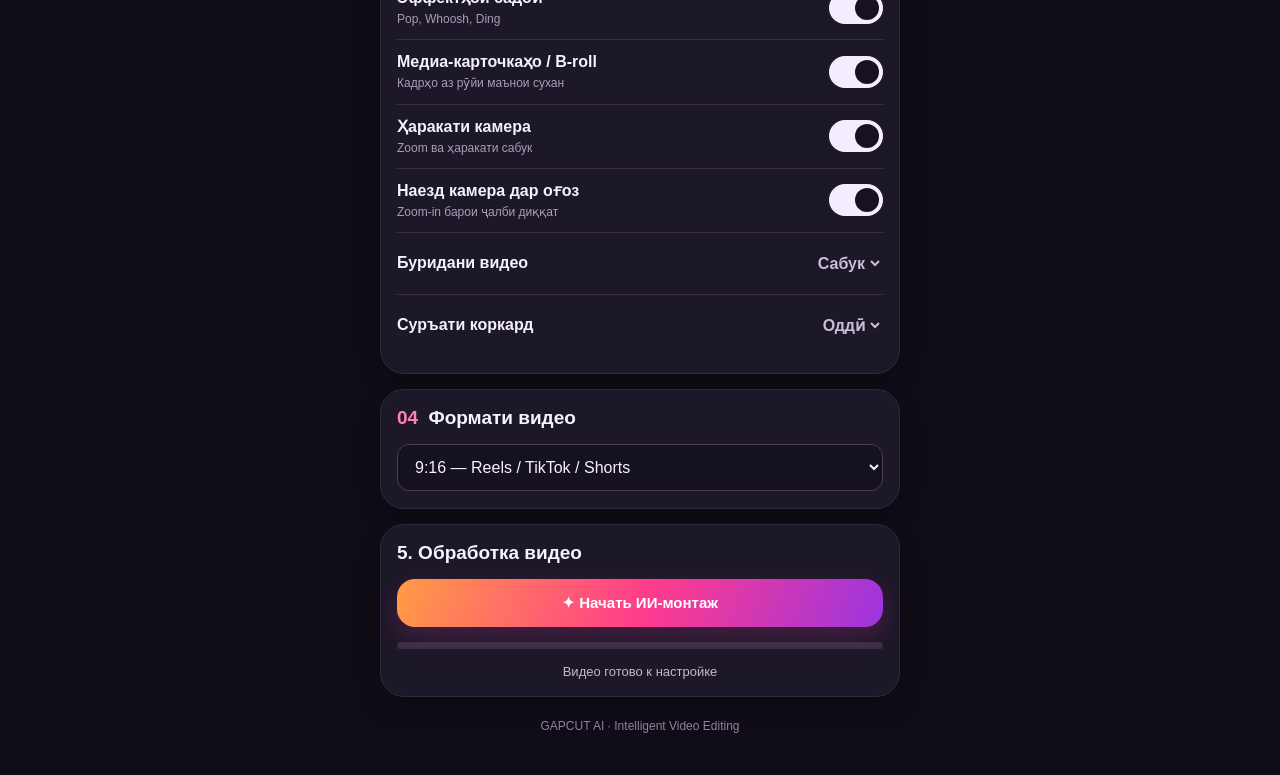
==== commit 44c1e667: "Fix iOS Telegram video picker tap handling" ====
--- a/web/editor.html
+++ b/web/editor.html
@@ -202,6 +202,11 @@
 footer{color:#8e829f}
 @media(min-width:520px){main{max-width:520px}}
 
+
+/* iOS / Telegram WebView: let the real file input receive the tap */
+.file-picker-wrap{position:relative;width:100%;min-height:48px;margin-top:8px}
+.file-picker-wrap .btn{display:block;width:100%;height:48px;pointer-events:none}
+.file-input-overlay{position:absolute;inset:0;width:100%;height:100%;opacity:0;z-index:5;display:block;cursor:pointer;font-size:0}
 </style>
 
 </head>
@@ -227,8 +232,10 @@
   <div class="drop" id="drop">
     <b>Видеоро интихоб кунед</b>
     <p>MP4, MOV, AVI, MKV, WEBM · то 100 MB</p>
-    <button class="btn" id="choose">＋ Интихоби видео</button>
-    <input type="file" id="file" accept="video/*,.avi,.flv,.wmv,.3gp,.3g2,.mpeg,.mpg,.ts,.mts,.m2ts,.vob,.ogv,.mxf,.asf,.f4v" hidden>
+    <div class="file-picker-wrap">
+      <button class="btn" id="choose" type="button">＋ Интихоби видео</button>
+      <input type="file" id="file" class="file-input-overlay" accept="video/*,.avi,.flv,.wmv,.3gp,.3g2,.mpeg,.mpg,.ts,.mts,.m2ts,.vob,.ogv,.mxf,.asf,.f4v">
+    </div>
   </div>
   <div class="file-name" id="fileName"></div>
 </section>
@@ -434,7 +441,6 @@
   document.body.appendChild(a);a.click();a.remove();
   setTimeout(()=>URL.revokeObjectURL(url),60000);
 }
-$("choose").onclick=()=>$("file").click();
 $("file").onchange=e=>{
   const f=e.target.files[0];if(!f)return;
   // MIME types vary by device/container; the server validates the actual video stream.
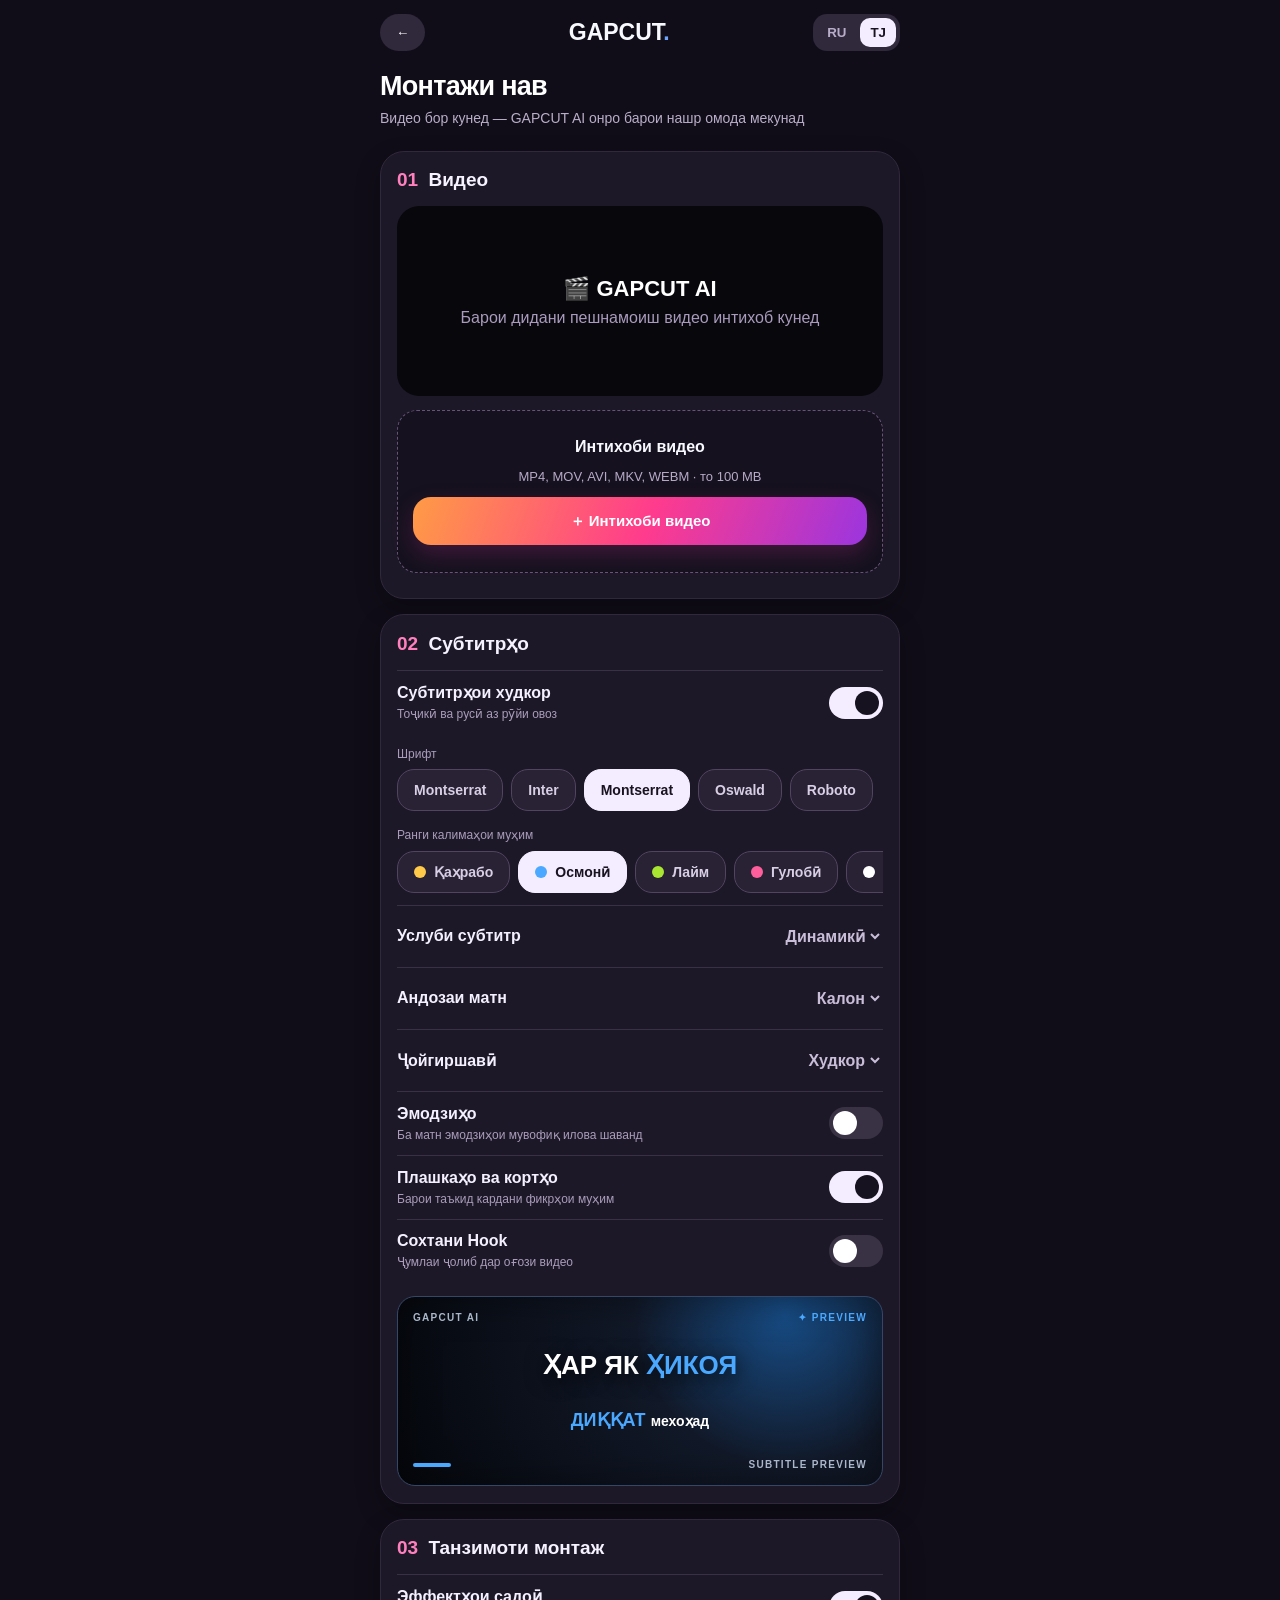
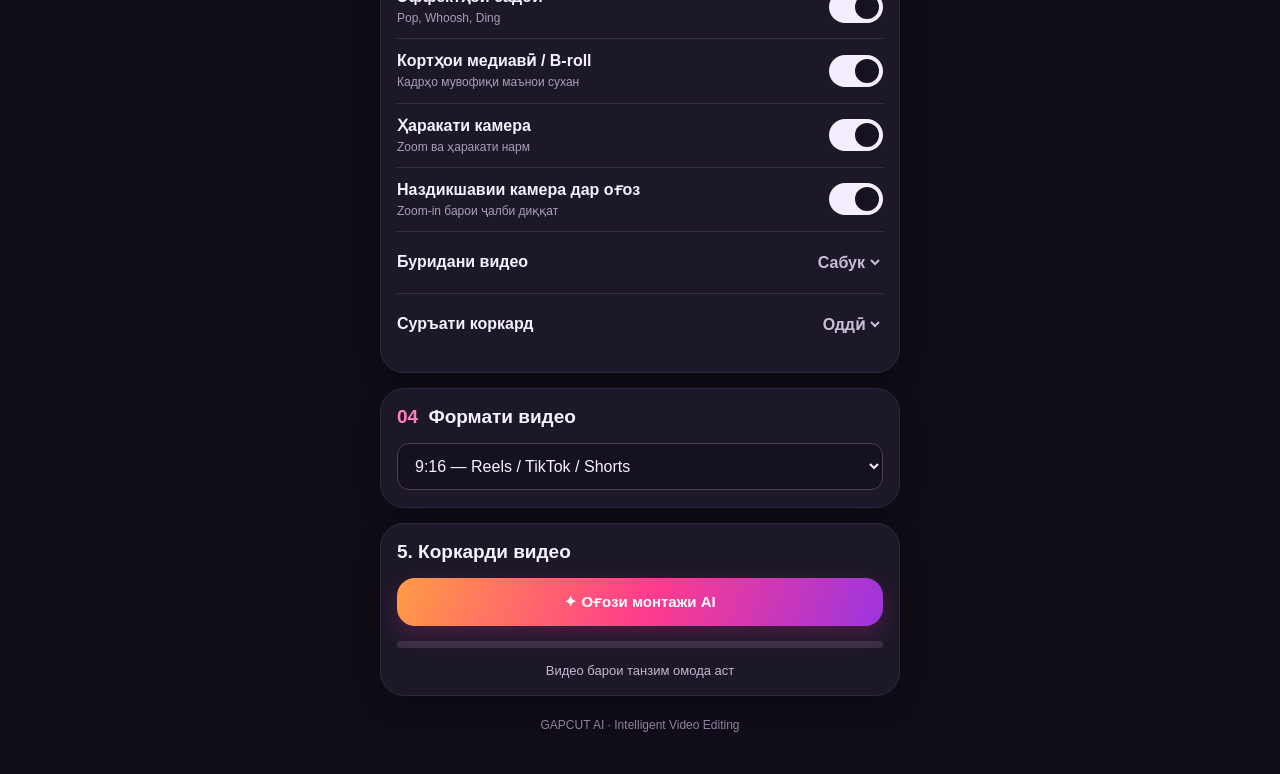
==== commit 4e5aa1a7: "Fix editor JavaScript initialization and default Tajik language" ====
--- a/web/editor.html
+++ b/web/editor.html
@@ -366,6 +366,7 @@
   "Суръати коркард":"Скорость обработки","Оддӣ":"Обычная","Сифати баланд":"Высокое качество","Формати видео":"Формат видео","5. Коркарди видео":"5. Обработка видео",
   "✦ Оғози монтажи AI":"✦ Начать ИИ-монтаж","Видео барои танзим омода аст":"Видео готово к настройке","⬇️ Боргирии видео":"⬇️ Скачать видео"
 };
+let UI_LANG="tg";
 function applyLanguage(lang){
   UI_LANG=lang==="tg"?"tg":"ru";
   document.documentElement.lang=UI_LANG;
@@ -379,7 +380,7 @@
   try{localStorage.setItem("gapcut_editor_lang",UI_LANG)}catch(e){}
 }
 document.querySelectorAll(".lang-btn").forEach(b=>b.addEventListener("click",()=>applyLanguage(b.dataset.lang)));
-let savedLang="ru";try{savedLang=localStorage.getItem("gapcut_editor_lang")||"ru"}catch(e){}
+let savedLang="tg";try{savedLang=localStorage.getItem("gapcut_editor_lang")||"tg"}catch(e){}
 applyLanguage(savedLang);
 
 const $=id=>document.getElementById(id);
@@ -392,7 +393,6 @@
   cutMode:"light", captionSize:"l", captionPosition:"center", captionAccent:"#4AA8FF"
 };
 let busy=false;
-let UI_LANG="ru";
 
 function setStatus(message,progress){
   $("status").textContent=message;
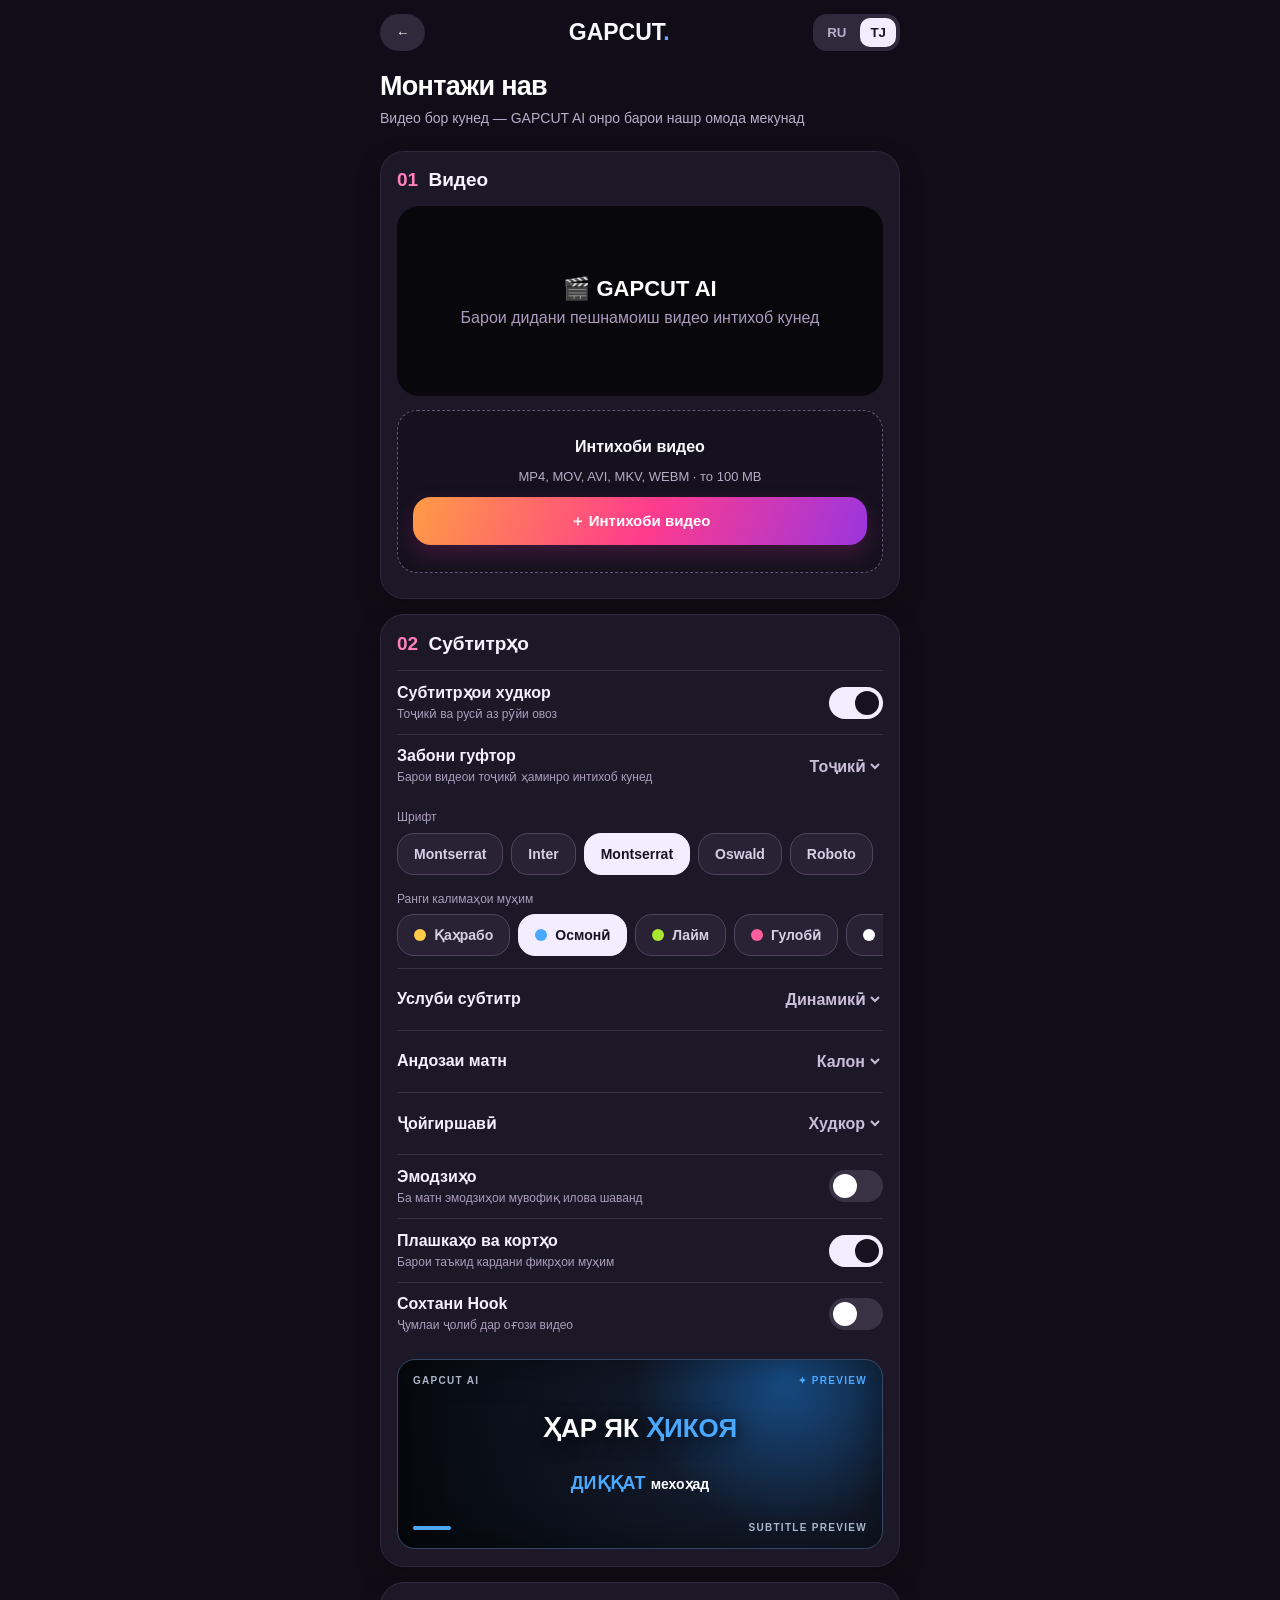
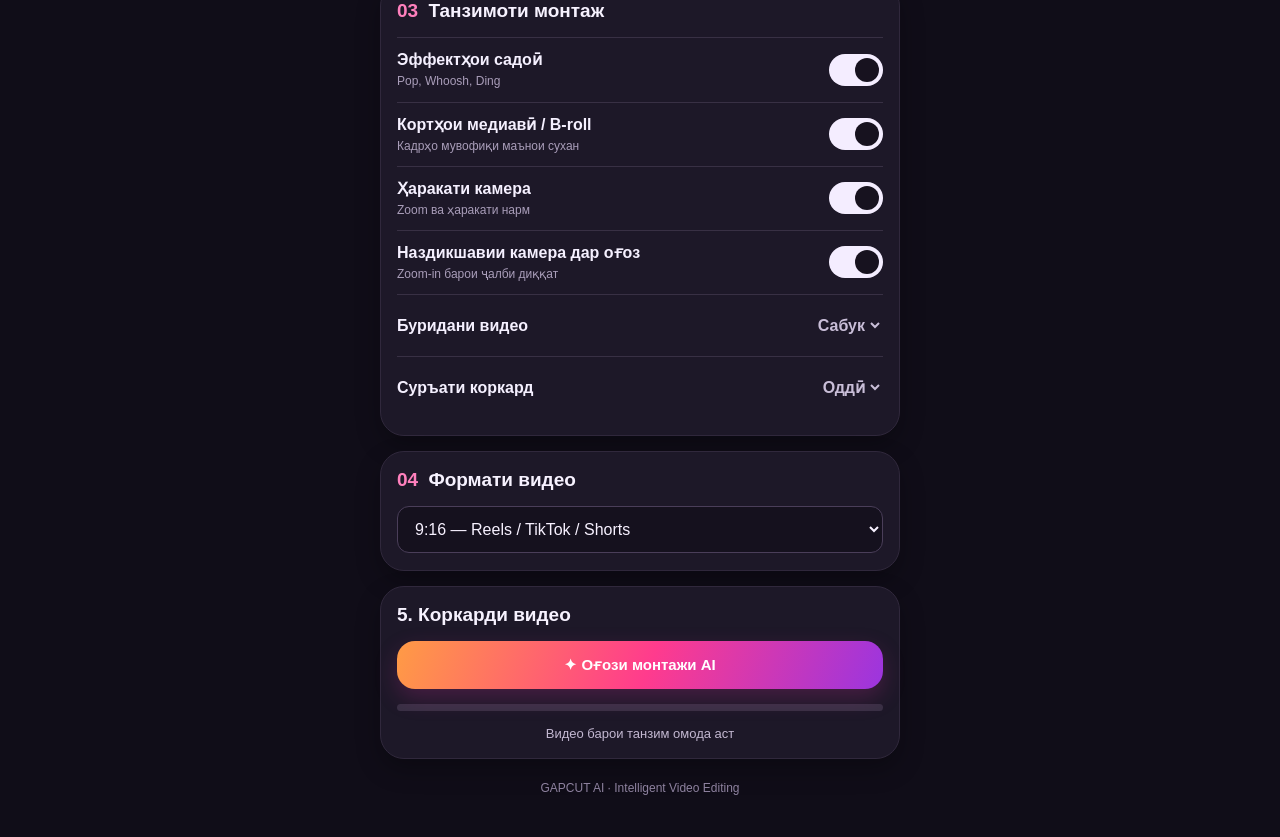
==== commit 322962b8: "Add speech language selector and default Tajik transcription" ====
--- a/web/editor.html
+++ b/web/editor.html
@@ -243,6 +243,14 @@
 <section class="card">
   <div class="heading"><span class="section-number">02</span> Субтитрҳо</div>
   <div class="control-row"><div><div class="control-label">Субтитрҳои автоматӣ</div><div class="control-sub">Тоҷикӣ ва русӣ аз рӯйи овоз</div></div><button class="switch on" data-setting="captions" aria-label="Субтитрҳо"></button></div>
+  <div class="control-row">
+    <div><div class="control-label">Забони гуфтор</div><div class="control-sub">Барои видеои тоҷикӣ ҳаминро интихоб кунед</div></div>
+    <select class="value-select" id="transcriptLanguage">
+      <option value="tg" selected>Тоҷикӣ</option>
+      <option value="ru">Русӣ</option>
+      <option value="tg_ru">Тоҷикӣ + Русӣ (омехта)</option>
+    </select>
+  </div>
   <div class="control-sub" style="margin-top:12px">Шрифт</div>
   <div class="choice-strip" id="fontChoices">
     <button class="choice" data-font="Montserrat">Montserrat</button><button class="choice" data-font="Inter">Inter</button><button class="choice active" data-font="Montserrat">Montserrat</button><button class="choice" data-font="Oswald">Oswald</button><button class="choice" data-font="Roboto">Roboto</button>
@@ -355,7 +363,12 @@
 const UI_RU={
   "Монтажи нав":"Новый монтаж","Видео бор кунед — GAPCUT AI онро барои нашр омода мекунад":"Загрузите видео — GAPCUT AI подготовит его к публикации",
   "Видео":"Видео","Барои дидани пешнамоиш видео интихоб кунед":"Выберите видео для предпросмотра","Интихоби видео":"Выбрать видео","то 100 MB":"до 100 MB",
-  "＋ Интихоби видео":"＋ Выбрать видео","Субтитрҳо":"Субтитры","Субтитрҳои худкор":"Автоматические субтитры","Тоҷикӣ ва русӣ аз рӯйи овоз":"Таджикский и русский по речи",
+  "＋ Интихоби видео":"＋ Выбрать видео","Субтитрҳо":"Субтитры","Субтитрҳои худкор":"Автоматические субтитры",
+  "Забони гуфтор":"Язык речи",
+  "Барои видеои тоҷикӣ ҳаминро интихоб кунед":"Для видео на таджикском выберите этот вариант",
+  "Тоҷикӣ":"Таджикский",
+  "Русӣ":"Русский",
+  "Тоҷикӣ + Русӣ (омехта)":"Таджикский + русский (смешанный)","Тоҷикӣ ва русӣ аз рӯйи овоз":"Таджикский и русский по речи",
   "Шрифт":"Шрифт","Ранги калимаҳои муҳим":"Цвет ключевых слов","Қаҳрабо":"Янтарный","Осмонӣ":"Лазурный","Лайм":"Лайм","Гулобӣ":"Розовый","Сафед":"Белый",
   "Услуби субтитр":"Стиль субтитров","Динамикӣ":"Динамичный","Классикӣ":"Классический","Андозаи матн":"Размер текста","Хурд":"Маленький","Миёна":"Средний","Калон":"Большой",
   "Ҷойгиршавӣ":"Расположение","Худкор":"Авто","Марказ":"По центру","Боло":"Сверху","Эмодзиҳо":"Эмодзи","Ба матн эмодзиҳои мувофиқ илова шаванд":"Добавлять подходящие эмодзи в текст",
@@ -377,10 +390,10 @@
   const nodes=[];while(walker.nextNode())nodes.push(walker.currentNode);
   nodes.forEach(n=>{const key=n.nodeValue.trim();if(map[key])n.nodeValue=n.nodeValue.replace(key,map[key]);});
   document.querySelectorAll("select option").forEach(o=>{const key=o.textContent.trim();if(map[key])o.textContent=map[key];});
-  try{localStorage.setItem("gapcut_editor_lang",UI_LANG)}catch(e){}
+  try{localStorage.setItem("gapcut_editor_lang_v2",UI_LANG)}catch(e){}
 }
 document.querySelectorAll(".lang-btn").forEach(b=>b.addEventListener("click",()=>applyLanguage(b.dataset.lang)));
-let savedLang="tg";try{savedLang=localStorage.getItem("gapcut_editor_lang")||"tg"}catch(e){}
+let savedLang="tg";try{savedLang=localStorage.getItem("gapcut_editor_lang_v2")||"tg"}catch(e){}
 applyLanguage(savedLang);
 
 const $=id=>document.getElementById(id);
@@ -388,10 +401,11 @@
 let completedJobId=null;
 let transcriptLines=[];
 let settings={
-  style:"brandly", language:"tg_ru", pauses:true, fillers:true,
+  style:"brandly", language:"tg", pauses:true, fillers:true,
   captions:true, images:true, format:"9:16", textSounds:true, font:"Montserrat", emojis:false, cards:true, hook:false, camera:true, introZoom:true, accent:"4AA8FF",
   cutMode:"light", captionSize:"l", captionPosition:"center", captionAccent:"#4AA8FF"
 };
+$("transcriptLanguage").onchange=e=>settings.language=e.target.value;
 let busy=false;
 
 function setStatus(message,progress){
